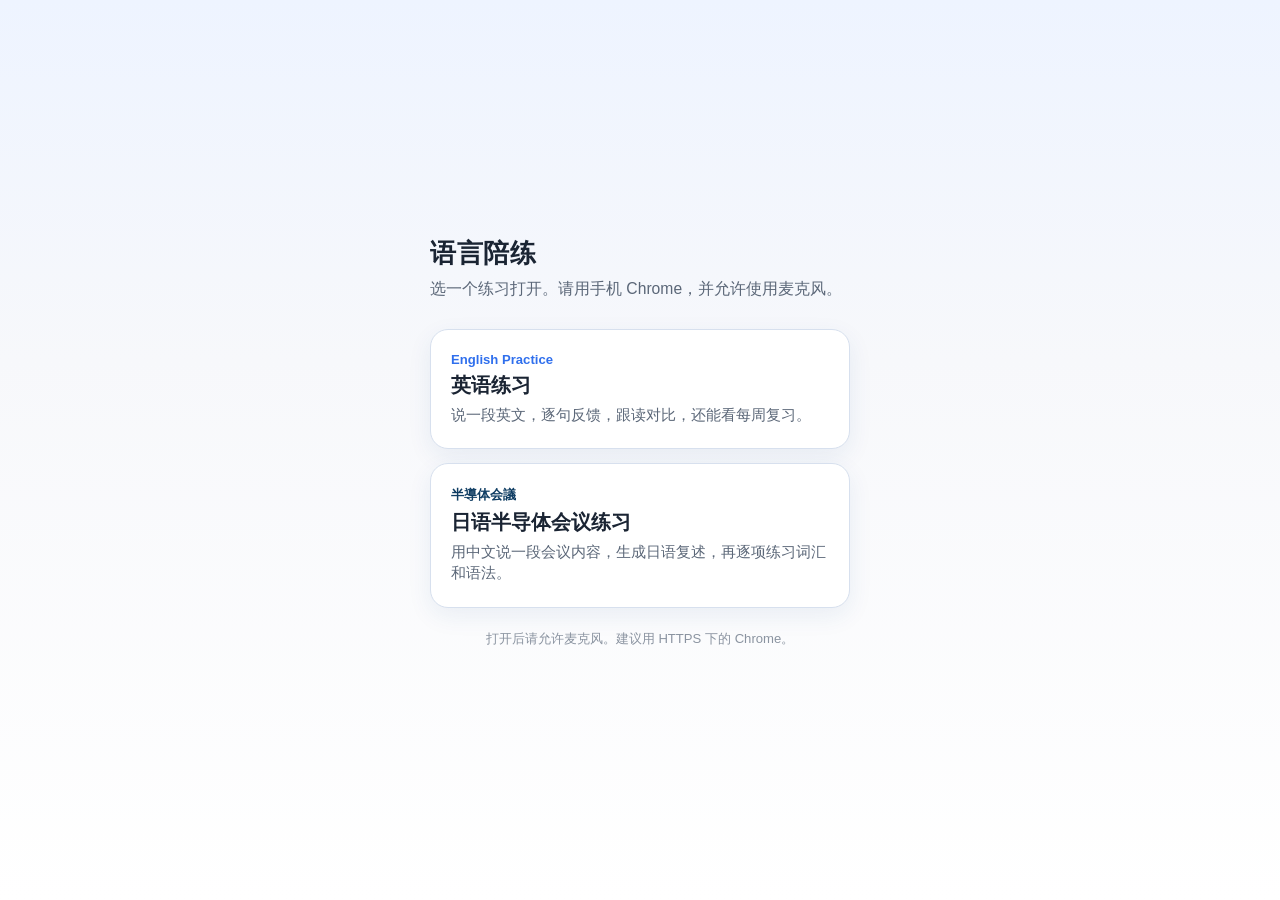
==== index.html @ fb232972 "Publish English and Japanese language practice apps to GitHub Pages. Static sites live under /englis" ====
<!doctype html>
<html lang="zh-CN">
<head>
<meta charset="utf-8">
<meta name="viewport" content="width=device-width, initial-scale=1, viewport-fit=cover">
<meta name="theme-color" content="#1d4f91">
<title>语言陪练</title>
<style>
  :root { color-scheme: light; }
  * { box-sizing: border-box; }
  body {
    margin: 0;
    min-height: 100dvh;
    font-family: -apple-system, BlinkMacSystemFont, "Segoe UI", "PingFang SC", "Hiragino Sans GB", "Noto Sans SC", "Microsoft YaHei", sans-serif;
    background: linear-gradient(180deg, #eef4ff 0%, #f7f8fb 40%, #fff 100%);
    color: #1a2433;
    display: flex;
    flex-direction: column;
    align-items: center;
    justify-content: center;
    padding: 32px 20px 48px;
  }
  .wrap { width: 100%; max-width: 420px; }
  h1 { font-size: 1.6rem; margin: 0 0 6px; letter-spacing: 0.02em; }
  p.sub { margin: 0 0 28px; color: #5b6778; font-size: 0.98rem; line-height: 1.5; }
  a.card {
    display: block;
    text-decoration: none;
    color: inherit;
    background: #fff;
    border: 1px solid #d7e0ee;
    border-radius: 18px;
    padding: 22px 20px;
    margin: 0 0 14px;
    box-shadow: 0 8px 24px rgba(29, 79, 145, 0.08);
    transition: transform .12s ease, box-shadow .12s ease;
  }
  a.card:active { transform: scale(0.98); }
  a.card .kicker { font-size: 0.82rem; color: #2f6fed; font-weight: 600; margin-bottom: 4px; }
  a.card .title { font-size: 1.28rem; font-weight: 700; }
  a.card .desc { margin-top: 6px; color: #5b6778; font-size: 0.92rem; line-height: 1.45; }
  a.card.ja .kicker { color: #0f3d63; }
  footer { margin-top: 22px; color: #8a93a0; font-size: 0.82rem; text-align: center; }
</style>
</head>
<body>
  <div class="wrap">
    <h1>语言陪练</h1>
    <p class="sub">选一个练习打开。请用手机 Chrome，并允许使用麦克风。</p>
    <a class="card" href="english/">
      <div class="kicker">English Practice</div>
      <div class="title">英语练习</div>
      <div class="desc">说一段英文，逐句反馈，跟读对比，还能看每周复习。</div>
    </a>
    <a class="card ja" href="japanese/">
      <div class="kicker">半導体会議</div>
      <div class="title">日语半导体会议练习</div>
      <div class="desc">用中文说一段会议内容，生成日语复述，再逐项练习词汇和语法。</div>
    </a>
    <footer>打开后请允许麦克风。建议用 HTTPS 下的 Chrome。</footer>
  </div>
</body>
</html>
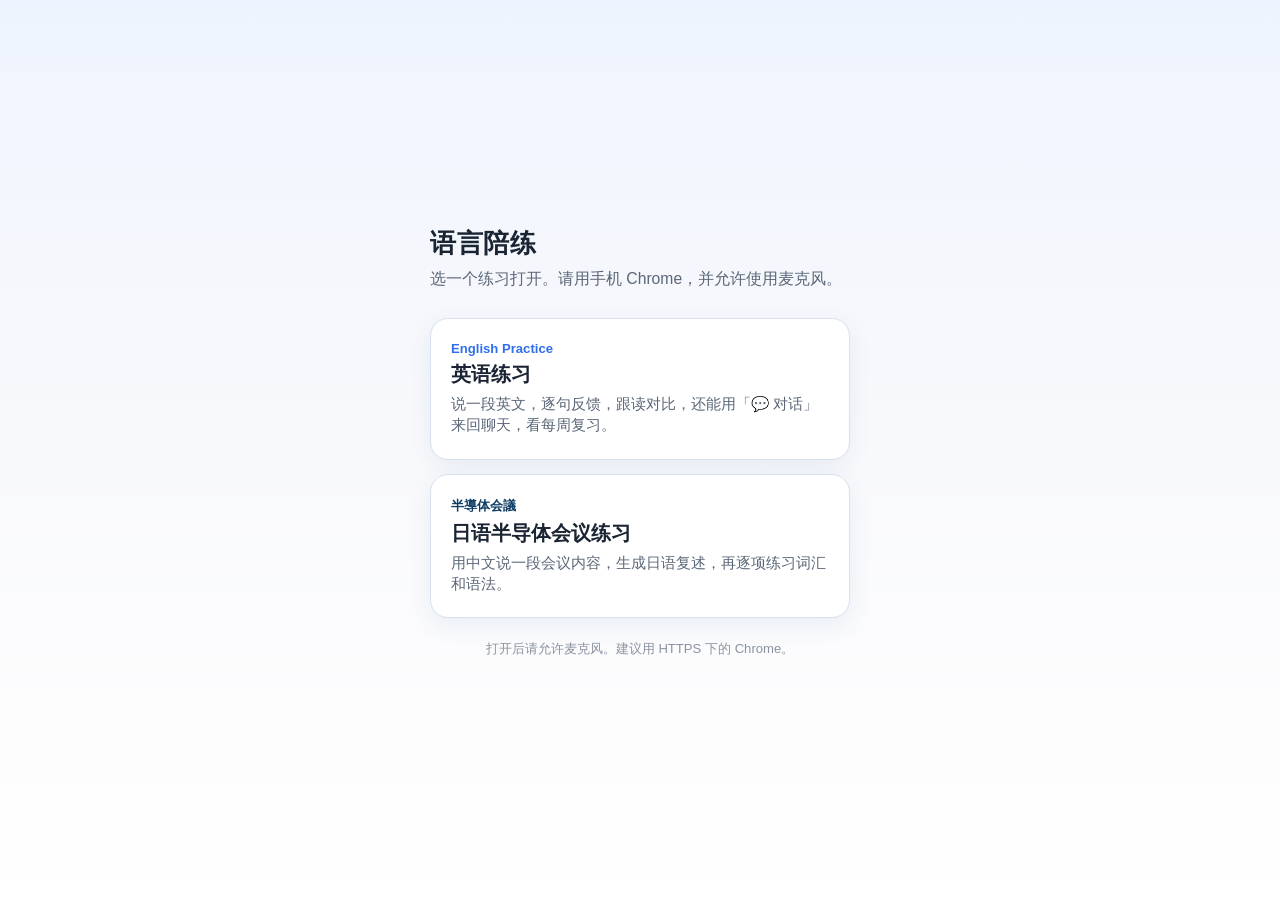
==== commit c9d1140d: "Add English dialogue mode (💬 对话) to the practice site. Overwrite english/ with the latest static bui" ====
--- a/index.html
+++ b/index.html
@@ -50,7 +50,7 @@
     <a class="card" href="english/">
       <div class="kicker">English Practice</div>
       <div class="title">英语练习</div>
-      <div class="desc">说一段英文，逐句反馈，跟读对比，还能看每周复习。</div>
+      <div class="desc">说一段英文，逐句反馈，跟读对比，还能用「💬 对话」来回聊天，看每周复习。</div>
     </a>
     <a class="card ja" href="japanese/">
       <div class="kicker">半導体会議</div>
